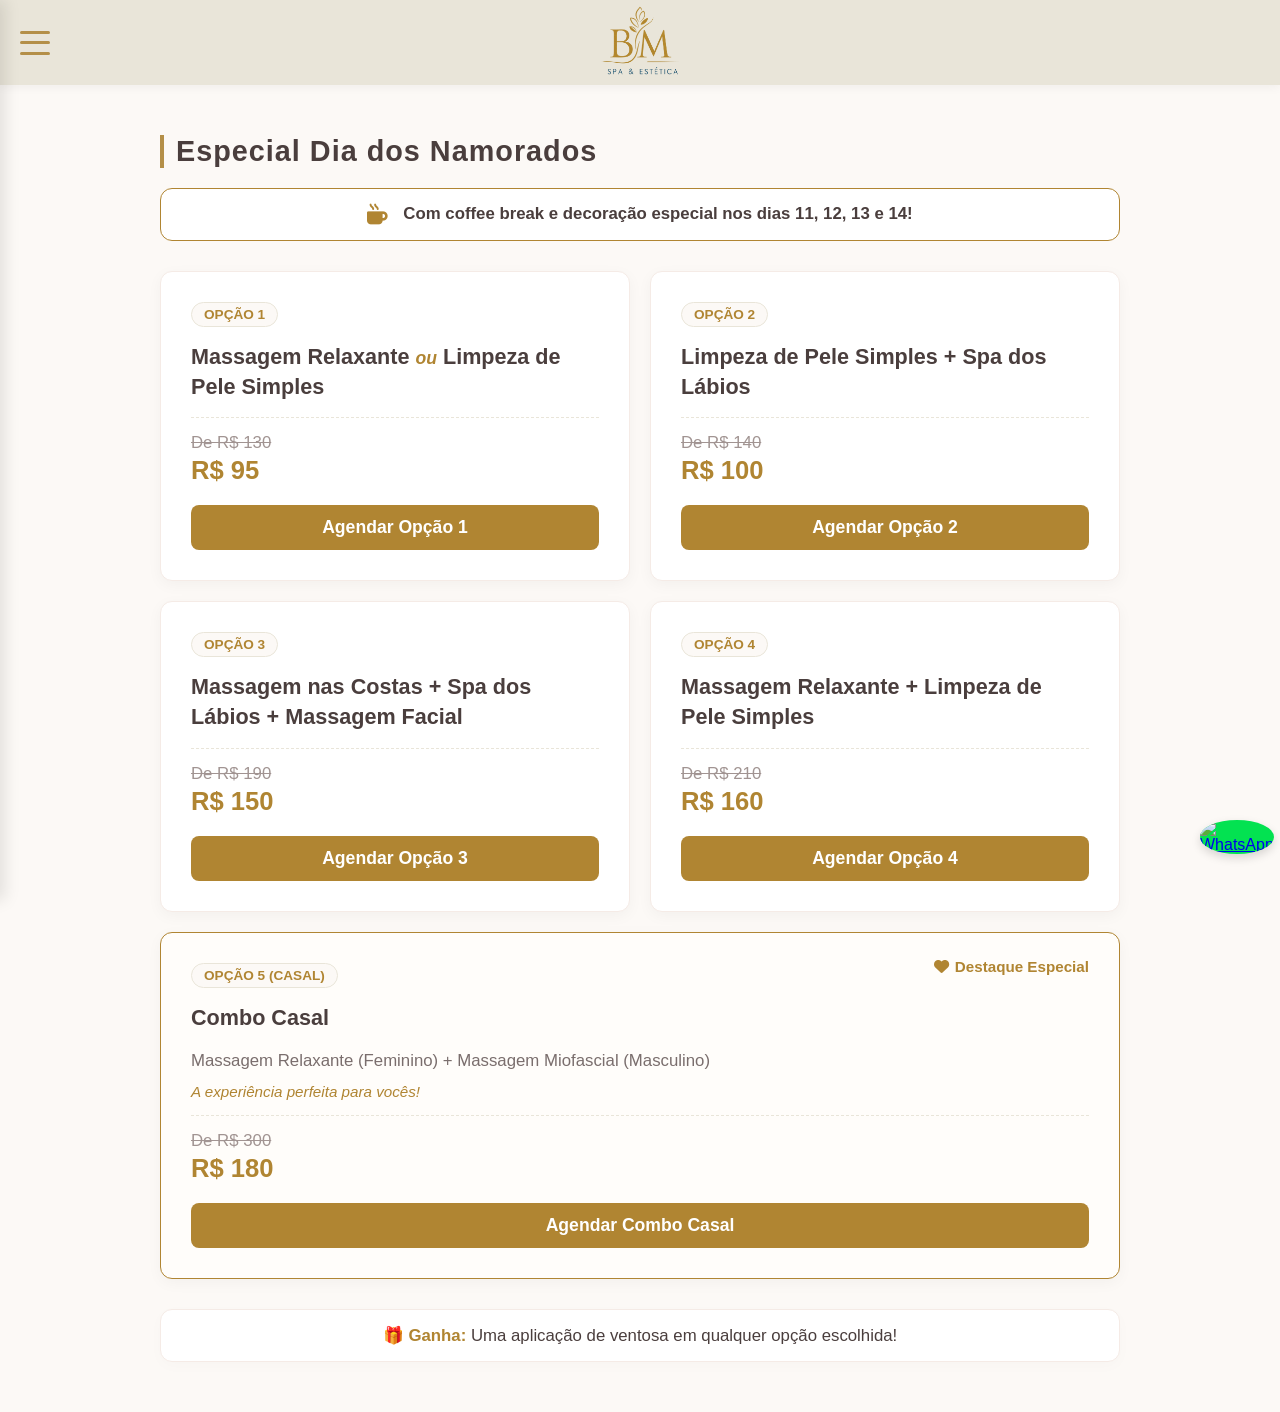
==== esteticacasal.html @ ce3dfc54 "Add files via upload" ====
<!DOCTYPE html>
<html lang="pt-BR">
<head>
    <meta charset="UTF-8">
    <meta name="viewport" content="width=device-width, initial-scale=1.0">
    <title>Especial Dia dos Namorados | BM Estética & Spa</title>
    <link rel="icon" href="img/faviconbm.jpg" type="image/png">
    <link rel="stylesheet" href="styleesteticacasal.css">
    <link rel="stylesheet" href="https://cdnjs.cloudflare.com/ajax/libs/font-awesome/6.5.1/css/all.min.css">
</head>
<body>

    <div class="overlay" id="overlay"></div>

    <header>
        <button class="menu-btn" id="menuBtn">
            <span></span>
            <span></span>
            <span></span>
        </button>
        
        <div class="logo">
            <img src="bmlogo.png" alt="Logo Estética e Spa">
        </div>
    </header>

    <nav class="sidebar" id="sidebar">
        <ul>
            <li><a href="index.html">Início</a></li>
            <li><a href="servicos.html">Nossos Serviços</a></li>
            <li><a href="pacotes.html">Nossos Pacotes</a></li>
            <li><a href="namorados.html">Combo Casal</a></li>
            <li><a href="sobre.html">Sobre Nós</a></li>
            <li><a href="localizacao.html">Localização</a></li>
            <li><a href="https://wa.me/5516997094208?text=Olá! Gostaria de agendar um pacote de Dia dos Namorados." target="_blank">Fale Conosco</a></li>
        </ul>
    </nav>

    <main class="valentines-container">
        <h2 class="section-title">Especial Dia dos Namorados</h2>
        
        <div class="info-banner">
            <i class="fa-solid fa-mug-hot"></i>
            <p>Com coffee break e decoração especial nos dias 11, 12, 13 e 14!</p>
        </div>

        <div class="valentines-grid">
            
            <div class="combo-card">
                <div class="combo-content">
                    <span class="option-badge">Opção 1</span>
                    <h3 class="combo-name">Massagem Relaxante <span class="or-text">ou</span> Limpeza de Pele Simples</h3>
                    <div class="price-box">
                        <span class="old-price">De R$ 130</span>
                        <span class="current-price">R$ 95</span>
                    </div>
                    <a href="https://wa.me/5516997094208?text=Olá! Quero agendar a Opção 1 de Dia dos Namorados por R$95." target="_blank" class="buy-btn">Agendar Opção 1</a>
                </div>
            </div>

            <div class="combo-card">
                <div class="combo-content">
                    <span class="option-badge">Opção 2</span>
                    <h3 class="combo-name">Limpeza de Pele Simples + Spa dos Lábios</h3>
                    <div class="price-box">
                        <span class="old-price">De R$ 140</span>
                        <span class="current-price">R$ 100</span>
                    </div>
                    <a href="https://wa.me/5516997094208?text=Olá! Quero agendar a Opção 2 de Dia dos Namorados por R$100." target="_blank" class="buy-btn">Agendar Opção 2</a>
                </div>
            </div>

            <div class="combo-card">
                <div class="combo-content">
                    <span class="option-badge">Opção 3</span>
                    <h3 class="combo-name">Massagem nas Costas + Spa dos Lábios + Massagem Facial</h3>
                    <div class="price-box">
                        <span class="old-price">De R$ 190</span>
                        <span class="current-price">R$ 150</span>
                    </div>
                    <a href="https://wa.me/5516997094208?text=Olá! Quero agendar a Opção 3 de Dia dos Namorados por R$150." target="_blank" class="buy-btn">Agendar Opção 3</a>
                </div>
            </div>

            <div class="combo-card">
                <div class="combo-content">
                    <span class="option-badge">Opção 4</span>
                    <h3 class="combo-name">Massagem Relaxante + Limpeza de Pele Simples</h3>
                    <div class="price-box">
                        <span class="old-price">De R$ 210</span>
                        <span class="current-price">R$ 160</span>
                    </div>
                    <a href="https://wa.me/5516997094208?text=Olá! Quero agendar a Opção 4 de Dia dos Namorados por R$160." target="_blank" class="buy-btn">Agendar Opção 4</a>
                </div>
            </div>

            <div class="combo-card featured-card">
                <div class="combo-content">
                    <div class="featured-badge"><i class="fa-solid fa-heart"></i> Destaque Especial</div>
                    <span class="option-badge">Opção 5 (Casal)</span>
                    <h3 class="combo-name">Combo Casal</h3>
                    <p class="combo-details">Massagem Relaxante (Feminino) + Massagem Miofascial (Masculino)</p>
                    <p class="experience-text">A experiência perfeita para vocês!</p>
                    <div class="price-box">
                        <span class="old-price">De R$ 300</span>
                        <span class="current-price">R$ 180</span>
                    </div>
                    <a href="https://wa.me/5516997094208?text=Olá! Quero agendar o Combo Casal de Dia dos Namorados por R$180." target="_blank" class="buy-btn">Agendar Combo Casal</a>
                </div>
            </div>

        </div>

        <div class="bonus-notice">
            <p>🎁 <strong>Ganha:</strong> Uma aplicação de ventosa em qualquer opção escolhida!</p>
        </div>
    </main>

    <a href="https://wa.me/5516997094208?text=Olá! Gostaria de tirar uma dúvida sobre os combos de namorados." target="_blank" class="whatsapp-flutuante">
        <img src="whatsappbm.png" alt="WhatsApp">
    </a>

    <script src="scriptesteticacasal.js"></script>
</body>
</html>
---- styleesteticacasal.css ----
/* --- ESTILOS GERAIS --- */
* {
    margin: 0;
    padding: 0;
    box-sizing: border-box;
    font-family: 'Helvetica Neue', Arial, sans-serif;
}

body {
    background-color: #fcf9f6; 
    color: #4a3e3d; 
    overflow-x: hidden;
}

/* --- CABEÇALHO --- */
header {
    display: flex;
    justify-content: center;
    align-items: center;
    position: relative;
    height: 85px;
    background-color: #e9e5d9;
    box-shadow: 0 2px 10px rgba(0,0,0,0.05);
    padding: 0 20px;
    z-index: 100;
}

.logo img {
    max-height: 70px;
    width: auto;
}

/* Botão Hambúrguer */
.menu-btn {
    position: absolute;
    left: 20px;
    background: none;
    border: none;
    cursor: pointer;
    display: flex;
    flex-direction: column;
    justify-content: space-between;
    width: 30px;
    height: 24px;
    z-index: 102;
}

.menu-btn span {
    display: block;
    height: 3px;
    width: 100%;
    background-color: #b48f48; 
    border-radius: 3px;
    transition: all 0.3s ease;
}

.menu-btn.open span:nth-child(1) { transform: translateY(10px) rotate(45deg); }
.menu-btn.open span:nth-child(2) { opacity: 0; }
.menu-btn.open span:nth-child(3) { transform: translateY(-10px) rotate(-45deg); }

/* --- MENU LATERAL (SIDEBAR) --- */
.sidebar {
    position: fixed;
    top: 0;
    left: -300px;
    width: 300px;
    height: 100%;
    background-color: #e9e5d9;
    box-shadow: 5px 0 15px rgba(0,0,0,0.1);
    transition: left 0.4s ease;
    z-index: 101;
    padding-top: 110px;
}

.sidebar.active { left: 0; }
.sidebar ul { list-style: none; }
.sidebar ul li { border-bottom: 1px solid #f5ebe6; }
.sidebar ul li a {
    display: block;
    padding: 18px 25px;
    color: #b08532;
    text-decoration: none;
    font-size: 1.4rem;
    letter-spacing: 1px;
    transition: background 0.3s, color 0.3s;
    font-weight: bold;
}
.sidebar ul li a:hover {
    background-color: #fbf5f0;
    color: #4a3e3d;
}

/* Overlay */
.overlay {
    position: fixed;
    top: 0;
    left: 0;
    width: 100%;
    height: 100%;
    background: rgba(0,0,0,0.3);
    opacity: 0;
    visibility: hidden;
    transition: all 0.4s ease;
    z-index: 99;
}
.overlay.active { opacity: 1; visibility: visible; }

/* --- CONTEÚDO DIA DOS NAMORADOS --- */
.valentines-container {
    max-width: 1000px;
    margin: 50px auto;
    padding: 0;
}

.section-title {
    font-size: 1.8rem;
    color: #4a3e3d;
    margin-bottom: 20px;
    margin-left: 20px;
    letter-spacing: 1px;
    border-left: 4px solid #b48f48;
    padding-left: 12px;
}

/* Banner de Informações (Coffee Break) */
.info-banner {
    background-color: #ffffff;
    border: 1px solid #b08532;
    border-radius: 12px;
    padding: 15px 20px;
    margin: 0 20px 30px 20px;
    display: flex;
    align-items: center;
    gap: 15px;
    justify-content: center;
    text-align: center;
}

.info-banner i {
    color: #b08532;
    font-size: 1.3rem;
}

.info-banner p {
    font-size: 1.05rem;
    color: #4a3e3d;
    font-weight: bold;
}

/* Grid de Cards */
.valentines-grid {
    display: grid;
    grid-template-columns: repeat(2, 1fr);
    gap: 20px;
    padding: 0 20px;
    margin-bottom: 30px;
}

/* Card Padrão */
.combo-card {
    background-color: #ffffff;
    border-radius: 12px;
    overflow: hidden;
    box-shadow: 0 4px 15px rgba(0,0,0,0.04);
    border: 1px solid #f5ebe6;
    transition: transform 0.3s ease;
}

.combo-card:hover {
    transform: translateY(-5px);
}

.combo-content {
    padding: 30px;
    display: flex;
    flex-direction: column;
    height: 100%;
    position: relative;
}

/* Badge de Opção */
.option-badge {
    align-self: flex-start;
    background-color: #fcf9f6;
    border: 1px solid #e9e5d9;
    color: #b08532;
    padding: 4px 12px;
    font-size: 0.85rem;
    font-weight: bold;
    border-radius: 20px;
    margin-bottom: 15px;
    text-transform: uppercase;
}

/* Título do Combo */
.combo-name {
    font-size: 1.35rem;
    color: #4a3e3d;
    margin-bottom: 15px;
    font-weight: bold;
    line-height: 1.4;
}

.or-text {
    color: #b08532;
    font-style: italic;
    font-size: 1.1rem;
}

/* Detalhes específicos do Combo Casal */
.combo-details {
    font-size: 1.05rem;
    color: #7a6e6d;
    line-height: 1.5;
    margin-bottom: 10px;
}

.experience-text {
    font-size: 0.95rem;
    color: #b08532;
    font-style: italic;
    margin-bottom: 15px;
}

/* Card Destacado (Opção 5 - Casal) */
.featured-card {
    grid-column: span 2; /* Ocupa a largura inteira no computador */
    border: 1px solid #b08532;
    background-color: #fffdfa;
}

.featured-badge {
    position: absolute;
    top: 25px;
    right: 30px;
    color: #b08532;
    font-weight: bold;
    font-size: 0.95rem;
    display: flex;
    align-items: center;
    gap: 6px;
}

/* Preço */
.price-box {
    margin-top: auto;
    margin-bottom: 20px;
    padding-top: 15px;
    border-top: 1px dashed #e9e5d9;
}

.old-price {
    font-size: 1.05rem;
    color: #a19492;
    text-decoration: line-through;
    display: block;
    margin-bottom: 3px;
}

.current-price {
    font-size: 1.6rem;
    color: #b08532;
    font-weight: bold;
    display: block;
}

/* Botão */
.buy-btn {
    display: block;
    background-color: #b08532;
    color: #ffffff;
    text-decoration: none;
    padding: 12px;
    border-radius: 8px;
    font-weight: bold;
    font-size: 1.1rem;
    text-align: center;
    transition: background-color 0.3s ease;
}

.buy-btn:hover {
    background-color: #916c24;
}

/* Aviso de Brinde */
.bonus-notice {
    margin: 30px 20px;
    background-color: #ffffff;
    border: 1px solid #f5ebe6;
    padding: 15px;
    border-radius: 12px;
    text-align: center;
    font-size: 1.05rem;
    color: #4a3e3d;
    box-shadow: 0 4px 15px rgba(0,0,0,0.02);
}

.bonus-notice strong {
    color: #b08532;
}

/* --- VERSÃO CELULAR (MOBILE) --- */
@media (max-width: 1000px) {
    .about-container {
        margin: 30px auto;
    }

    .section-title {
        font-size: 1.6rem; /* Redução idêntica à do mobile de serviços */
        margin-left: 15px;
    }

    .owner-card {
        flex-direction: column;
        border-radius: 12px;
        margin-left: 15px;
        margin-right: 15px;
    }

    .owner-image {
        flex: 0 0 300px;
    }

    .owner-content {
        padding: 25px 20px;
    }

    .values-grid {
        grid-template-columns: 1fr;
        padding-left: 15px;
        padding-right: 15px;
        gap: 25px;
    }
}
/* --- BOTÃO FLUTUANTE DO WHATSAPP --- */
.whatsapp-flutuante {
    position: fixed;
    width: 60px;
    height: 60px;
    bottom: 20px;
    right: 20px;
    z-index: 999; /* Garante que ele fique por cima de tudo */
    transition: transform 0.3s ease;
}

/* Controla a imagem dentro do botão */
.whatsapp-flutuante img {
    width: 100%;
    height: 100%;
    object-fit: contain;
    border-radius: 50%; /* Mantém redondo se a imagem for quadrada */
    box-shadow: 0 4px 10px rgba(0, 0, 0, 0.15);
	background-color: #03e251;
}

/* Efeito de aumentar levemente ao passar o mouse */
.whatsapp-flutuante:hover {
    transform: scale(1.1);
}

/* Ajuste para telas menores (celulares) */
@media (max-width: 600px) {
    .whatsapp-flutuante {
        width: 70px;
        height: 70px;
        bottom: 15px;
        right: 15px;
    }

/* --- VERSÃO MOBILE (IMPECÁVEL PARA CELULAR) --- */
@media (max-width: 800px) {
    .valentines-container {
        margin: 30px auto;
    }

    .section-title {
        font-size: 1.6rem;
        margin-left: 15px;
    }

    .info-banner {
        margin: 0 15px 20px 15px;
        padding: 12px 15px;
    }

    .info-banner p {
        font-size: 0.95rem;
    }

    .valentines-grid {
        grid-template-columns: 1fr; /* Um card por linha */
        padding: 0 15px;
        gap: 15px;
    }

    .featured-card {
        grid-column: span 1; /* Ocupa apenas uma linha como os outros */
    }

    .featured-badge {
        position: static;
        margin-bottom: 10px;
    }

    .combo-content {
        padding: 20px;
    }

    .combo-name {
        font-size: 1.25rem;
    }

    .bonus-notice {
        margin: 20px 15px;
        font-size: 0.95rem;
    }
}
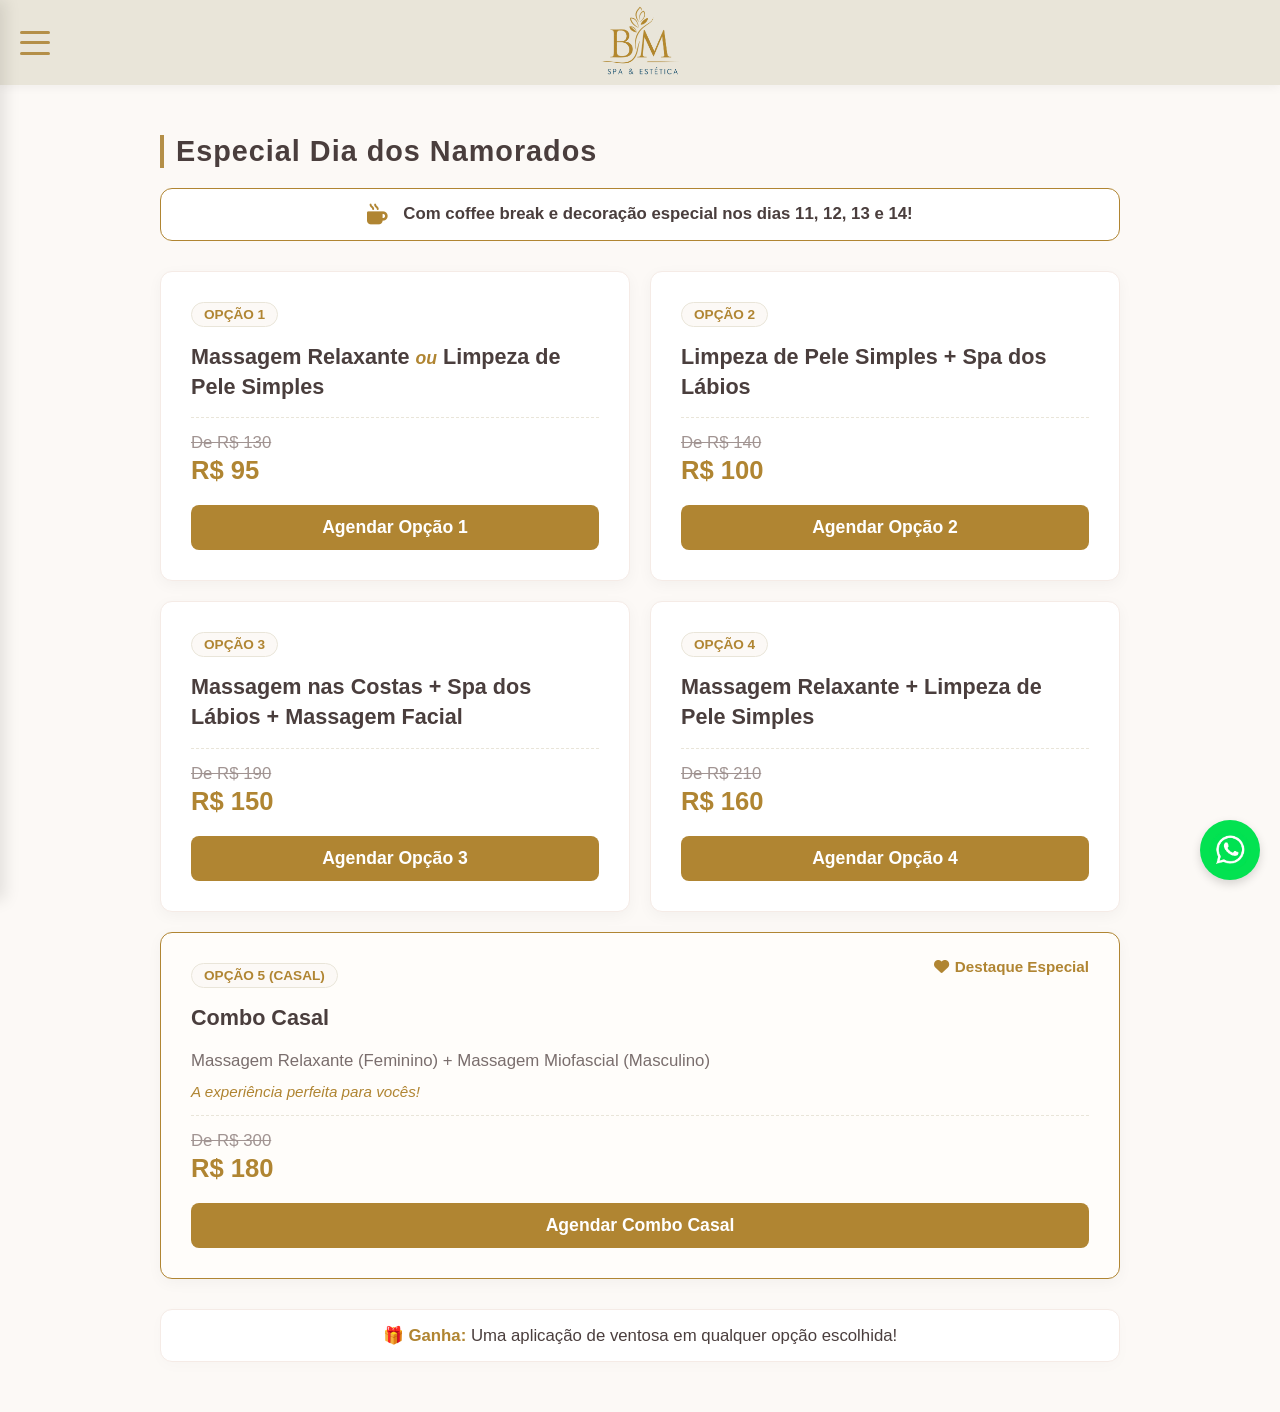
==== commit 1e23f423: "Update esteticacasal.html" ====
--- a/esteticacasal.html
+++ b/esteticacasal.html
@@ -26,13 +26,13 @@
 
     <nav class="sidebar" id="sidebar">
         <ul>
-            <li><a href="index.html">Início</a></li>
-            <li><a href="servicos.html">Nossos Serviços</a></li>
-            <li><a href="pacotes.html">Nossos Pacotes</a></li>
-            <li><a href="namorados.html">Combo Casal</a></li>
-            <li><a href="sobre.html">Sobre Nós</a></li>
-            <li><a href="localizacao.html">Localização</a></li>
-            <li><a href="https://wa.me/5516997094208?text=Olá! Gostaria de agendar um pacote de Dia dos Namorados." target="_blank">Fale Conosco</a></li>
+            <li><a href="https://bmestetica.online/esteticaservicos">Nossos Serviços</a></li>
+			<li><a href="https://bmestetica.online/esteticapacotes">Nossos Pacotes</a></li>
+			<li><a href="https://bmestetica.online/esteticacasal">Combo Casal</a></li>
+			<li><a href="https://bmestetica.online/esteticasobrenos">Sobre Nós</a></li>
+            <li><a href="https://share.google/S2QN0y18KsIFbBKmH">Avaliações</a></li>
+            <li><a href="https://bmestetica.online/esteticalocalizacao">Localização</a></li>
+            <li><a href="https://wa.me/5516997094208?text=Ol%C3%A1%2C%20tudo%20bem%3F%20Gostaria%20de%20realizar%20um%20agendamento.">Fale Conosco</a></li>
         </ul>
     </nav>
 
@@ -122,4 +122,4 @@
 
     <script src="scriptesteticacasal.js"></script>
 </body>
-</html>+</html>
